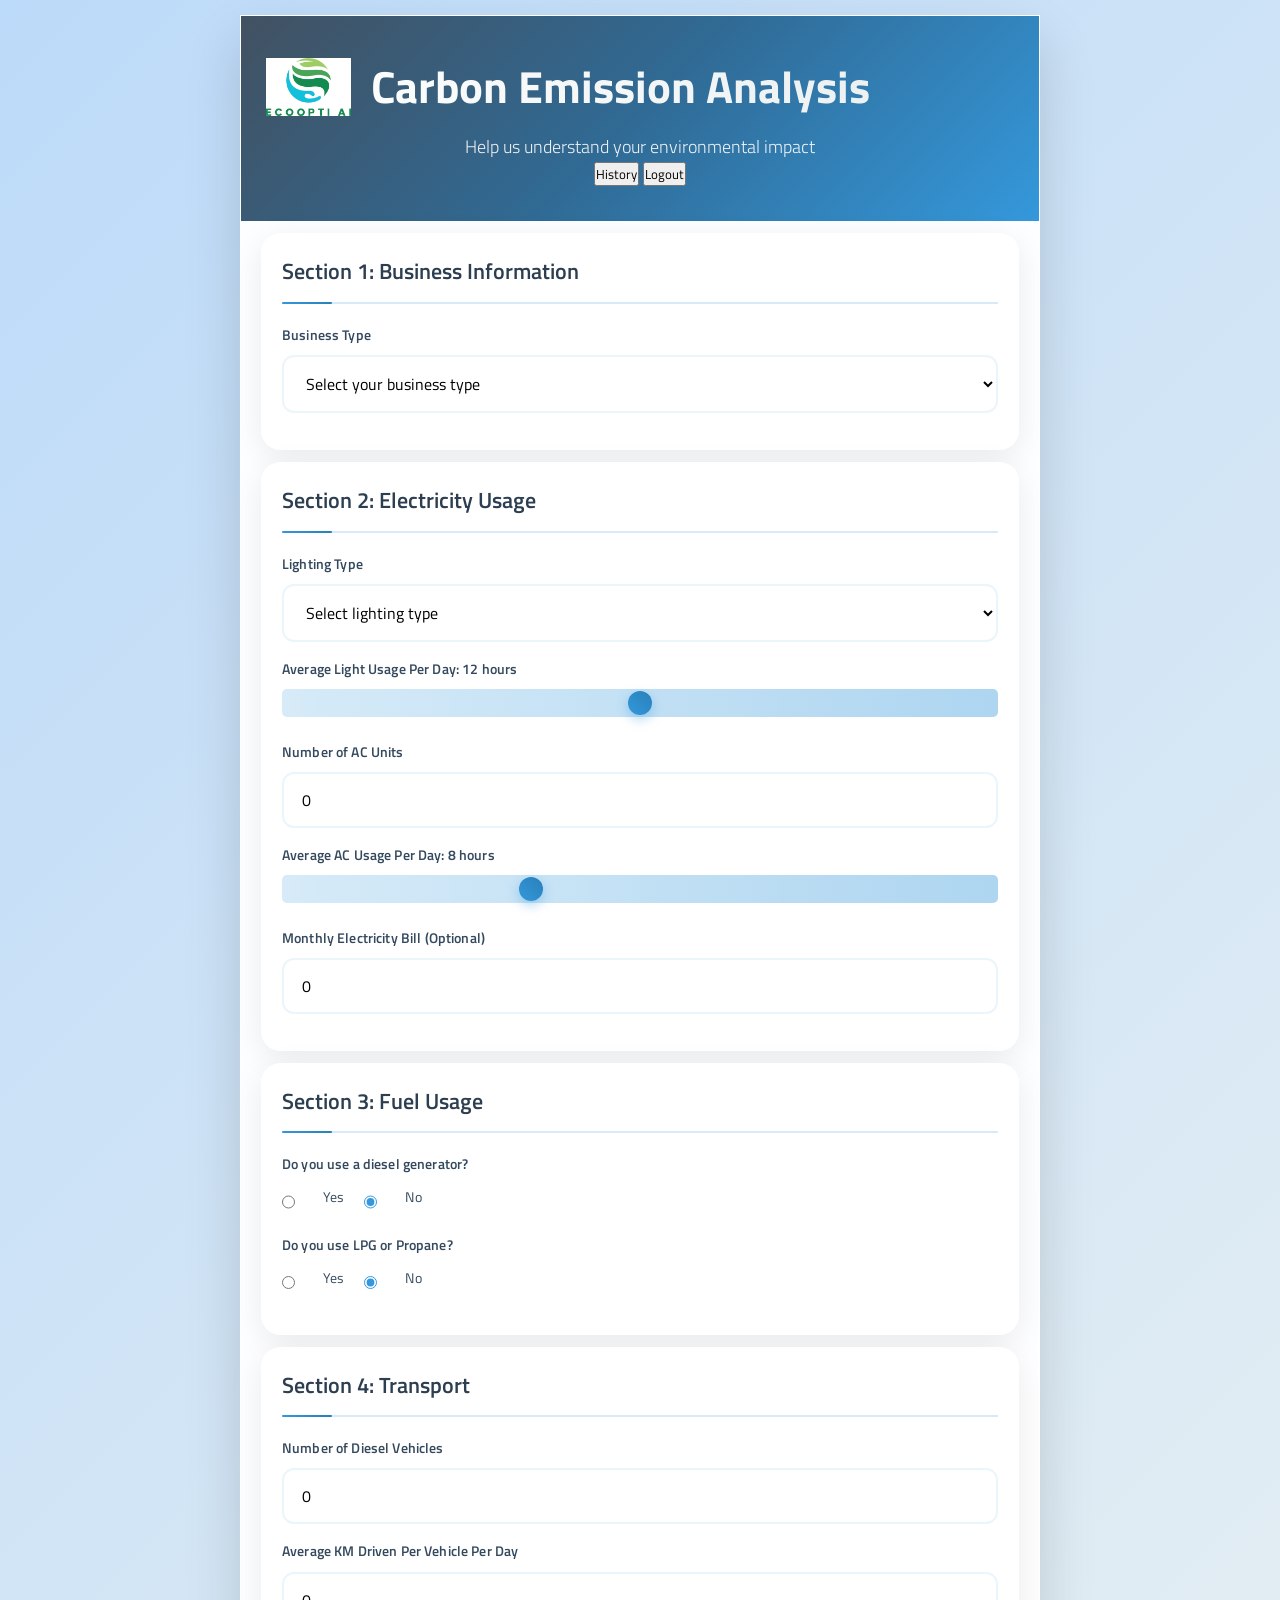
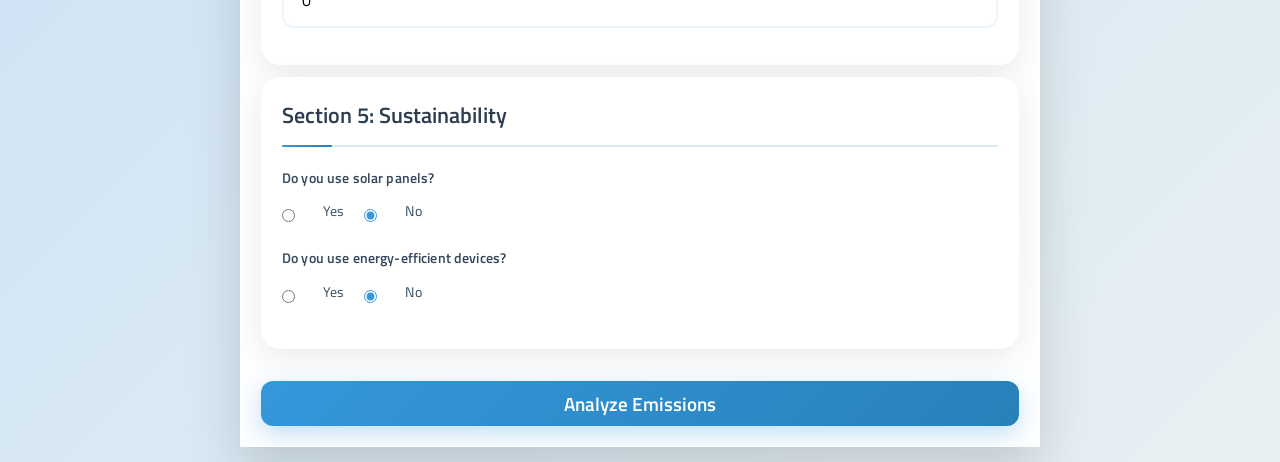
==== frontend/dashboard.html @ b6891fa9 "Prepare deployment" ====
<!DOCTYPE html>
<html lang="en">
  <head>
    <meta charset="UTF-8" />
    <meta name="viewport" content="width=device-width, initial-scale=1.0" />
    <title>Carbon Emission Analysis</title>
    <link rel="stylesheet" href="style.css" />
    <link rel="icon" href="FullLogo_NoBuffer.jpg" type="image/x-icon" />
  </head>
  <body>
    <div class="container">
      <header>
        <h1>
          <img src="FullLogo_NoBuffer.jpg" alt="EcoOpti Logo" class="logo" />
          Carbon Emission Analysis
        </h1>
        <p>Help us understand your environmental impact</p>
        <button
    id="admin-btn"
    style="display:none;"
    onclick="window.location.href='admin.html'">
    Admin Panel
</button>
        <button
    onclick="window.location.href='history.html'">
    History
</button>
        <button id="logout-btn">
    Logout
  </button>
  
      </header>

      <form id="analysis-form">
        <section class="card">
          <h2>Section 1: Business Information</h2>
          <div class="form-group">
            <label for="business_type">Business Type</label>
            <select id="business_type" name="business_type">
              <option value="">Select your business type</option>
              <option value="Retail Store">Retail Store</option>
              <option value="Office">Office</option>
              <option value="Restaurant">Restaurant</option>
            </select>
          </div>
        </section>

        <section class="card">
          <h2>Section 2: Electricity Usage</h2>
          <div class="form-group">
            <label for="lighting_type">Lighting Type</label>
            <select id="lighting_type" name="lighting_type">
              <option value="">Select lighting type</option>
              <option value="LED">LED</option>
              <option value="Fluorescent">Fluorescent</option>
              <option value="Incandescent">Incandescent</option>
            </select>
          </div>
          <div class="form-group">
            <label for="light_usage_hours_per_day"
              >Average Light Usage Per Day:
              <span id="light-usage-value">12</span> hours</label
            >
            <input
              type="range"
              id="light_usage_hours_per_day"
              name="light_usage_hours_per_day"
              min="0"
              max="24"
              value="12"
            />
          </div>
          <div class="form-group">
            <label for="number_of_ac_units">Number of AC Units</label>
            <input
              type="number"
              id="number_of_ac_units"
              name="number_of_ac_units"
              placeholder="Enter number of AC units"
              value="0"
            />
          </div>
          <div class="form-group">
            <label for="ac_usage_hours_per_day"
              >Average AC Usage Per Day:
              <span id="ac-usage-value">8</span> hours</label
            >
            <input
              type="range"
              id="ac_usage_hours_per_day"
              name="ac_usage_hours_per_day"
              min="0"
              max="24"
              value="8"
            />
          </div>
          <div class="form-group">
            <label for="monthly_electricity_bill"
              >Monthly Electricity Bill (Optional)</label
            >
            <input
              type="number"
              id="monthly_electricity_bill"
              name="monthly_electricity_bill"
              placeholder="₹ amount or kWh"
              value="0"
            />
          </div>
        </section>

        <section class="card">
          <h2>Section 3: Fuel Usage</h2>
          <div class="form-group">
            <label>Do you use a diesel generator?</label>
            <div class="radio-group">
              <input
                type="radio"
                id="diesel-yes"
                name="uses_diesel_generator"
                value="true"
              /><label for="diesel-yes">Yes</label>
              <input
                type="radio"
                id="diesel-no"
                name="uses_diesel_generator"
                value="false"
                checked
              /><label for="diesel-no">No</label>
            </div>
          </div>
          <div class="form-group">
            <label>Do you use LPG or Propane?</label>
            <div class="radio-group">
              <input
                type="radio"
                id="lpg-yes"
                name="uses_lpg_or_propane"
                value="true"
              /><label for="lpg-yes">Yes</label>
              <input
                type="radio"
                id="lpg-no"
                name="uses_lpg_or_propane"
                value="false"
                checked
              /><label for="lpg-no">No</label>
            </div>
          </div>
        </section>

        <section class="card">
          <h2>Section 4: Transport</h2>
          <div class="form-group">
            <label for="number_of_diesel_vehicles"
              >Number of Diesel Vehicles</label
            >
            <input
              type="number"
              id="number_of_diesel_vehicles"
              name="number_of_diesel_vehicles"
              placeholder="Enter number of diesel vehicles"
              value="0"
            />
          </div>
          <div class="form-group">
            <label for="average_km_per_vehicle_per_day"
              >Average KM Driven Per Vehicle Per Day</label
            >
            <input
              type="number"
              id="average_km_per_vehicle_per_day"
              name="average_km_per_vehicle_per_day"
              placeholder="Enter average KM per day"
              value="0"
            />
          </div>
        </section>

        <section class="card">
          <h2>Section 5: Sustainability</h2>
          <div class="form-group">
            <label>Do you use solar panels?</label>
            <div class="radio-group">
              <input
                type="radio"
                id="solar-yes"
                name="uses_solar_panels"
                value="true"
              /><label for="solar-yes">Yes</label>
              <input
                type="radio"
                id="solar-no"
                name="uses_solar_panels"
                value="false"
                checked
              /><label for="solar-no">No</label>
            </div>
          </div>
          <div class="form-group">
            <label>Do you use energy-efficient devices?</label>
            <div class="radio-group">
              <input
                type="radio"
                id="efficient-yes"
                name="uses_energy_efficient_devices"
                value="true"
              /><label for="efficient-yes">Yes</label>
              <input
                type="radio"
                id="efficient-no"
                name="uses_energy_efficient_devices"
                value="false"
                checked
              /><label for="efficient-no">No</label>
            </div>
          </div>
        </section>

        <button type="submit" class="submit-btn">Analyze Emissions</button>
      </form>

      <div id="results-area" class="results-area"></div>
    </div>
    <script src="script.js"></script>
  </body>
</html>
---- frontend/style.css ----
@import url("https://fonts.googleapis.com/css2?family=Titillium+Web:ital,wght@0,200;0,300;0,400;0,600;0,700;0,900;1,200;1,300;1,400;1,600;1,700&display=swap");

* {
  margin: 0;
  padding: 0;
  box-sizing: border-box;
  font-family: "Titillium Web", sans-serif;
}

body {
  font-family: "Titillium Web", sans-serif;
  background: linear-gradient(135deg, #bcdaf9, #e8f0f2);
  color: #2c3e50;
  display: flex;
  justify-content: center;
  align-items: center;
  min-height: 100vh;
  padding: 15px;
  margin: 0;
  line-height: 1.6;
}

.container {
  width: 100%;
  max-width: 800px;
  backdrop-filter: blur(15px);
  background: rgba(255, 255, 255, 0.95);

  box-shadow: 0 25px 50px rgba(0, 0, 0, 0.15),
    0 0 0 1px rgba(255, 255, 255, 0.2) inset;
  overflow: hidden;
  border: 1px solid rgba(255, 255, 255, 0.2);
}

header {
  text-align: center;
  padding: 35px 25px;
  background: linear-gradient(135deg, #2c3e50, #3498db);
  color: white;
  margin-bottom: 0;
  position: relative;
}

header::before {
  content: "";
  position: absolute;
  top: 0;
  left: 0;
  right: 0;
  bottom: 0;
  background: linear-gradient(
    135deg,
    rgba(255, 255, 255, 0.1) 0%,
    transparent 50%
  );
  pointer-events: none;
}

h1 {
  font-size: 2.8em;
  font-weight: 700;
  margin-bottom: 10px;
  background: linear-gradient(45deg, #ffffff, #ecf0f1);
  -webkit-background-clip: text;
  -webkit-text-fill-color: transparent;
  background-clip: text;
  width: fit-content;
  display: flex;
  justify-content: center;
  align-items: center;

  gap: 20px;
}

header p {
  color: rgba(255, 255, 255, 0.9);
  font-size: 1.1em;
  font-weight: 300;
}

.card {
  background: rgba(255, 255, 255, 0.98);
  border: none;
  border-radius: 20px;
  box-shadow: 0 8px 32px rgba(0, 0, 0, 0.08),
    0 1px 0 rgba(255, 255, 255, 0.5) inset;
  padding: 20px;
  margin: 12px 20px;
  transition: all 0.3s cubic-bezier(0.4, 0, 0.2, 1);
  backdrop-filter: blur(10px);
  border: 1px solid rgba(255, 255, 255, 0.3);
}

.card:hover {
  transform: translateY(-3px);
  box-shadow: 0 15px 45px rgba(0, 0, 0, 0.12),
    0 1px 0 rgba(255, 255, 255, 0.5) inset;
}

h2 {
  color: #2c3e50;
  font-size: 1.4em;
  font-weight: 600;
  margin-bottom: 20px;
  padding-bottom: 12px;
  border-bottom: 2px solid rgba(52, 152, 219, 0.2);
  position: relative;
}

h2::after {
  content: "";
  position: absolute;
  bottom: -2px;
  left: 0;
  width: 50px;
  height: 2px;
  background: linear-gradient(45deg, #3498db, #2980b9);
  border-radius: 1px;
}

.form-group {
  margin-bottom: 16px;
}

label {
  display: block;
  font-weight: 600;
  margin-bottom: 8px;
  color: #34495e;
  font-size: 0.9em;
  letter-spacing: 0.01em;
}

input[type="text"],
input[type="number"],
select,
input[type="range"] {
  width: 100%;
  padding: 14px 18px;
  border: 2px solid rgba(52, 152, 219, 0.1);
  border-radius: 12px;
  box-sizing: border-box;
  font-size: 1em;
  transition: all 0.3s cubic-bezier(0.4, 0, 0.2, 1);
  background: rgba(255, 255, 255, 0.8);
}

input[type="text"]:focus,
input[type="number"]:focus,
select:focus {
  outline: none;
  border-color: #3498db;
  box-shadow: 0 0 0 3px rgba(52, 152, 219, 0.1);
  transform: translateY(-1px);
}

input[type="range"] {
  appearance: none;
  -webkit-appearance: none;
  height: 8px;
  background: linear-gradient(
    90deg,
    rgba(52, 152, 219, 0.2),
    rgba(52, 152, 219, 0.4)
  );
  border-radius: 5px;
  border: none;
}

input[type="range"]::-webkit-slider-thumb {
  -webkit-appearance: none;
  appearance: none;
  width: 24px;
  height: 24px;
  border-radius: 50%;
  background: linear-gradient(45deg, #3498db, #2980b9);
  cursor: pointer;
  box-shadow: 0 4px 12px rgba(52, 152, 219, 0.4);
  transition: all 0.2s ease;
}

input[type="range"]::-webkit-slider-thumb:hover {
  transform: scale(1.1);
  box-shadow: 0 6px 16px rgba(52, 152, 219, 0.6);
}

.radio-group {
  display: flex;
  gap: 20px;
  margin-top: 10px;
}

.radio-group input[type="radio"] {
  width: auto;
  margin-right: 8px;
  accent-color: #3498db;
}

.radio-group label {
  display: flex;
  align-items: center;
  font-weight: 500;
  cursor: pointer;
  transition: color 0.2s ease;
}

.radio-group label:hover {
  color: #3498db;
}

.submit-btn {
  width: 95%;
  padding: 8px;
  border: none;
  background: linear-gradient(135deg, #3498db, #2980b9);
  color: #fff;
  font-size: 1.2em;
  font-weight: 600;
  border-radius: 12px;
  cursor: pointer;
  transition: all 0.3s cubic-bezier(0.4, 0, 0.2, 1);
  margin: 20px;
  box-shadow: 0 8px 25px rgba(52, 152, 219, 0.3);
}

.submit-btn:hover {
  background: linear-gradient(135deg, #2980b9, #1f618d);
  transform: translateY(-2px);
  box-shadow: 0 12px 30px rgba(52, 152, 219, 0.4);
}

.submit-btn:active {
  transform: translateY(0);
}

.results-area {
  margin-top: 20px;
  background-color: #e8f5e9;
  border: 1px solid #a5d6a7;
  border-radius: 8px;
  padding: 20px;
  display: none; /* Initially hidden */
  white-space: pre-wrap; /* Preserve formatting from LLM output */
}

/* add */
/* Additional CSS for clean results display - Add this to your existing style.css */

.results-area {
  margin-top: 20px;
  background-color: #ffffff;
  border-radius: 12px;
  box-shadow: 0 4px 15px rgba(0, 0, 0, 0.1);
  display: none; /* Initially hidden */
}

.loading {
  text-align: center;
  padding: 40px;
  font-size: 1.2em;
  color: #337033;
  background-color: #f8f9fa;
  border-radius: 12px;
}

.results-container {
  padding: 0;
  background: rgba(255, 255, 255, 0.98);
  border-radius: 20px;
  margin: 20px;
  overflow: hidden;
  box-shadow: 0 10px 40px rgba(0, 0, 0, 0.1),
    0 1px 0 rgba(255, 255, 255, 0.5) inset;
  backdrop-filter: blur(10px);
}

.result-header {
  background: linear-gradient(135deg, #2c3e50, #3498db);
  color: white;
  padding: 20px 25px;
  text-align: center;
  position: relative;
}

.result-header::before {
  content: "";
  position: absolute;
  top: 0;
  left: 0;
  right: 0;
  bottom: 0;
  background: linear-gradient(
    135deg,
    rgba(255, 255, 255, 0.1) 0%,
    transparent 50%
  );
  pointer-events: none;
}

.result-header h2 {
  margin: 0;
  font-size: 1.6em;
  font-weight: 600;
  position: relative;
  z-index: 1;
}

.result-section {
  padding: 15px 25px;
  border-bottom: 1px solid rgba(0, 0, 0, 0.05);
}

.result-section:last-child {
  border-bottom: none;
}

.result-section h3 {
  color: #2c3e50;
  font-size: 1.2em;
  margin: 0 0 12px 0;
  font-weight: 600;
  display: flex;
  align-items: center;
  gap: 8px;
}

.content-box {
  background: linear-gradient(135deg, #f8f9fa, #e9ecef);
  padding: 15px;
  border-radius: 12px;
  border-left: 4px solid #3498db;
  line-height: 1.6;
  font-size: 0.95em;
  box-shadow: 0 2px 8px rgba(0, 0, 0, 0.05);
}

.highlight-box {
  background: linear-gradient(135deg, #e3f2fd, #bbdefb);
  padding: 15px;
  border-radius: 12px;
  border: 1px solid #2196f3;
  color: #1565c0;
  font-weight: 500;
  box-shadow: 0 2px 8px rgba(33, 150, 243, 0.1);
  font-size: 0.95em;
}

.green-box {
  background: linear-gradient(135deg, #e8f5e9, #c8e6c9);
  padding: 15px;
  border-radius: 12px;
  border-left: 4px solid #4caf50;
  line-height: 1.6;
  font-size: 0.95em;
  box-shadow: 0 2px 8px rgba(76, 175, 80, 0.1);
}
.header-title-a {
  display: flex;
  align-items: center;
  justify-content: center;
}

.logo {
  max-width: 85px;
  margin: 0 auto;
  display: block;
}

.emissions-grid {
  display: grid;
  grid-template-columns: repeat(auto-fit, minmax(180px, 1fr));
  gap: 12px;
  margin-top: 12px;
}

.emission-item {
  background: linear-gradient(135deg, #ffffff, #f8f9fa);
  border: 1px solid rgba(0, 0, 0, 0.05);
  border-radius: 12px;
  padding: 15px;
  text-align: center;
  box-shadow: 0 4px 12px rgba(0, 0, 0, 0.05),
    0 1px 0 rgba(255, 255, 255, 0.8) inset;
  transition: all 0.3s cubic-bezier(0.4, 0, 0.2, 1);
}

.emission-item:hover {
  transform: translateY(-3px);
  box-shadow: 0 6px 20px rgba(0, 0, 0, 0.1),
    0 1px 0 rgba(255, 255, 255, 0.8) inset;
}

.emission-item.total {
  background: linear-gradient(135deg, #3498db, #2980b9);
  color: white;
  border-color: #2980b9;
  transform: scale(1.02);
}

.emission-item.total:hover {
  transform: scale(1.05) translateY(-3px);
}

.emission-value {
  font-size: 1.5em;
  font-weight: 700;
  color: #2c3e50;
  margin-bottom: 5px;
}

.emission-item.total .emission-value {
  color: white;
}

.emission-label {
  color: #7f8c8d;
  font-size: 0.8em;
  font-weight: 500;
  letter-spacing: 0.02em;
}

.emission-item.total .emission-label {
  color: rgba(255, 255, 255, 0.9);
}

.suggestions-section {
  background: linear-gradient(135deg, #fafafa, #f5f5f5);
}

.suggestion-category {
  margin-bottom: 18px;
}

.suggestion-category:last-child {
  margin-bottom: 0;
}

.suggestion-category h4 {
  color: #2c3e50;
  font-size: 1.05em;
  margin: 0 0 8px 0;
  font-weight: 600;
  display: flex;
  align-items: center;
  gap: 6px;
}

.suggestion-list {
  list-style: none;
  padding: 0;
  margin: 0;
}

.suggestion-list li {
  background: rgba(255, 255, 255, 0.8);
  margin: 6px 0;
  padding: 10px 14px;
  border-radius: 10px;
  border-left: 3px solid #3498db;
  transition: all 0.3s cubic-bezier(0.4, 0, 0.2, 1);
  font-size: 0.9em;
  line-height: 1.5;
  box-shadow: 0 2px 6px rgba(0, 0, 0, 0.03);
}

.suggestion-list li:hover {
  background: rgba(255, 255, 255, 1);
  transform: translateX(5px);
  box-shadow: 0 3px 10px rgba(0, 0, 0, 0.08);
  border-left-color: #2980b9;
}

.suggestion-list li:hover {
  transform: translateX(5px);
  box-shadow: 0 3px 10px rgba(0, 0, 0, 0.1);
}

.error-message {
  background-color: #ffebee;
  border: 1px solid #e57373;
  border-radius: 8px;
  padding: 20px;
  text-align: center;
}

.error-message h3 {
  color: #c62828;
  margin: 0 0 15px 0;
}

.error-message p {
  color: #d32f2f;
  margin: 10px 0;
}

/* Special formatting for decision section */
.summary-title {
  background: linear-gradient(135deg, #e8f5e9, #c8e6c9);
  padding: 12px 15px;
  border-radius: 6px;
  font-weight: bold;
  color: #2e7d32;
  margin: 15px 0 10px 0;
  border-left: 4px solid #4caf50;
}

.plan-title {
  background: linear-gradient(135deg, #fff3e0, #ffcc02);
  padding: 12px 15px;
  border-radius: 6px;
  font-weight: bold;
  color: #e65100;
  margin: 20px 0 15px 0;
  border-left: 4px solid #ff9800;
}

.action-item {
  background: white;
  margin: 15px 0;
  padding: 20px;
  border-radius: 8px;
  border: 1px solid #e0e0e0;
  box-shadow: 0 2px 5px rgba(0, 0, 0, 0.05);
}

.action-title {
  background: linear-gradient(135deg, #e3f2fd, #bbdefb);
  color: #1976d2;
  font-weight: bold;
  padding: 8px 12px;
  border-radius: 4px;
  margin: 10px 0 8px 0;
  display: inline-block;
}

.impact-title {
  background: linear-gradient(135deg, #f3e5f5, #ce93d8);
  color: #7b1fa2;
  font-weight: bold;
  padding: 8px 12px;
  border-radius: 4px;
  margin: 10px 0 8px 0;
  display: inline-block;
}

.content-box strong {
  color: #2e7d32;
  font-weight: 600;
}

/* Responsive design */
@media (max-width: 768px) {
  .emissions-grid {
    grid-template-columns: repeat(2, 1fr);
  }

  .result-section {
    padding: 20px;
  }

  .result-header {
    padding: 20px;
  }

  .result-header h2 {
    font-size: 1.5em;
  }
}

@media (max-width: 480px) {
  .emissions-grid {
    grid-template-columns: 1fr;
  }

  .emission-value {
    font-size: 1.5em;
  }
}

/* Animation keyframes and classes */
@keyframes fadeIn {
  from {
    opacity: 0;
  }
  to {
    opacity: 1;
  }
}

@keyframes slideDown {
  from {
    opacity: 0;
    transform: translateY(-30px);
  }
  to {
    opacity: 1;
    transform: translateY(0);
  }
}

@keyframes slideUp {
  from {
    opacity: 0;
    transform: translateY(30px);
  }
  to {
    opacity: 1;
    transform: translateY(0);
  }
}

@keyframes slideInLeft {
  from {
    opacity: 0;
    transform: translateX(-30px);
  }
  to {
    opacity: 1;
    transform: translateX(0);
  }
}

@keyframes bounceIn {
  0% {
    opacity: 0;
    transform: scale(0.3);
  }
  50% {
    opacity: 1;
    transform: scale(1.05);
  }
  70% {
    transform: scale(0.9);
  }
  100% {
    opacity: 1;
    transform: scale(1);
  }
}

/* Animation classes */
.fade-in {
  animation: fadeIn 0.8s ease-out;
}

.slide-down {
  animation: slideDown 0.6s ease-out;
}

.slide-up {
  animation: slideUp 0.6s ease-out;
  animation-fill-mode: both;
}

.slide-in-left {
  animation: slideInLeft 0.5s ease-out;
  animation-fill-mode: both;
}

.bounce-in {
  animation: bounceIn 0.6s ease-out;
  animation-fill-mode: both;
}

/* Reduced spacing for compact layout */
.suggestion-category {
  margin-bottom: 15px;
}

.suggestion-category:last-child {
  margin-bottom: 0;
}

.suggestion-list li {
  background-color: white;
  margin: 8px 0;
  padding: 12px;
  border-radius: 8px;
  border-left: 3px solid #4caf50;
  box-shadow: 0 2px 5px rgba(0, 0, 0, 0.05);
  line-height: 1.4;
  transition: all 0.2s ease;
}

.content-box,
.highlight-box,
.green-box {
  padding: 15px;
  margin-bottom: 0;
}

.emissions-grid {
  gap: 12px;
  margin-top: 10px;
}

.emission-item {
  padding: 15px;
}

.result-header {
  padding: 20px;
}
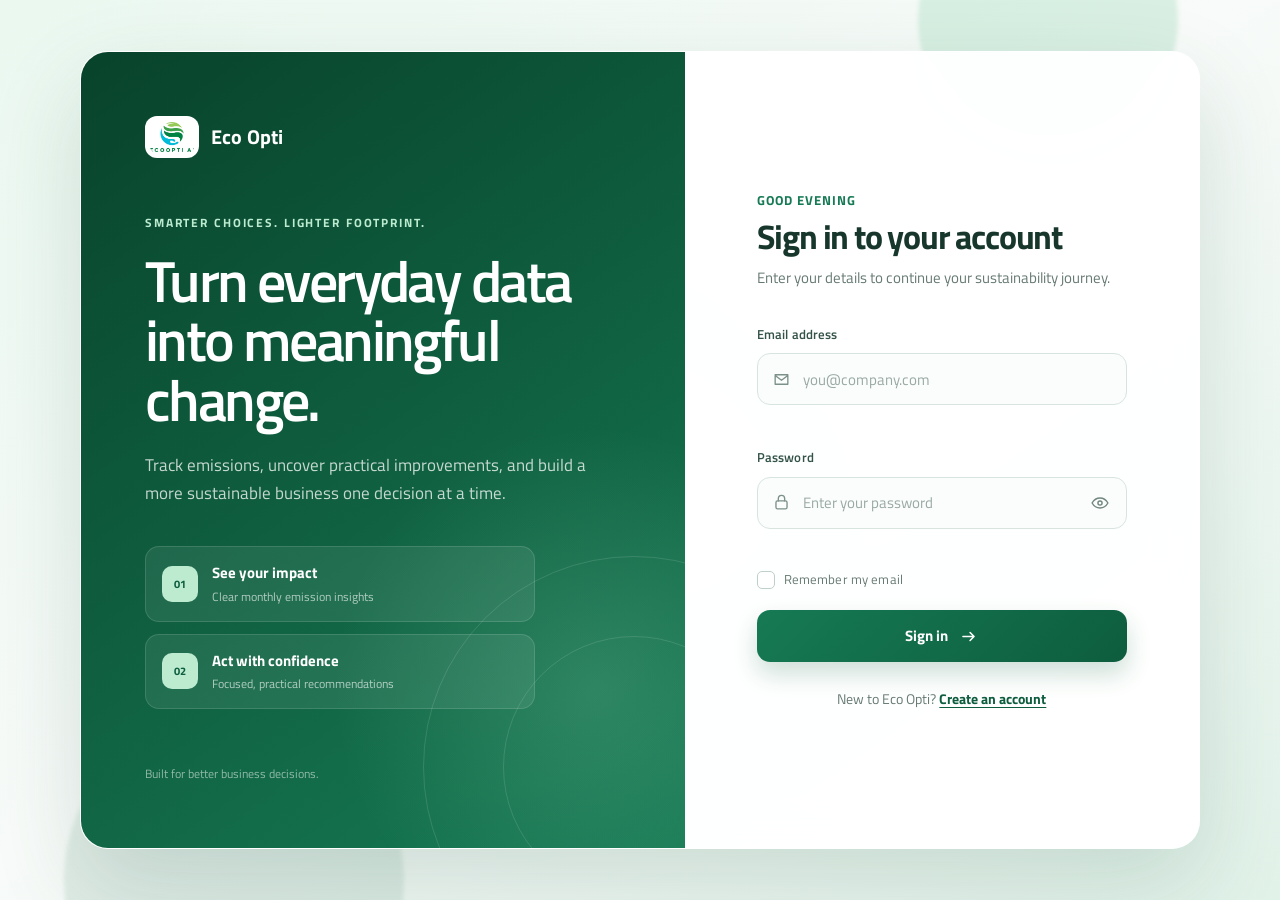
==== commit 05e9114c: "feat(ui): redesign dashboard and history pages with modern glassmorphism UI" ====
--- a/frontend/dashboard.html
+++ b/frontend/dashboard.html
@@ -3,37 +3,58 @@
   <head>
     <meta charset="UTF-8" />
     <meta name="viewport" content="width=device-width, initial-scale=1.0" />
-    <title>Carbon Emission Analysis</title>
+    <title>Dashboard - Eco Opti Agent</title>
     <link rel="stylesheet" href="style.css" />
-    <link rel="icon" href="FullLogo_NoBuffer.jpg" type="image/x-icon" />
+    <link rel="icon" href="FullLogo_NoBuffer.jpg" type="image/jpeg" />
   </head>
-  <body>
-    <div class="container">
-      <header>
-        <h1>
-          <img src="FullLogo_NoBuffer.jpg" alt="EcoOpti Logo" class="logo" />
-          Carbon Emission Analysis
-        </h1>
-        <p>Help us understand your environmental impact</p>
-        <button
-    id="admin-btn"
-    style="display:none;"
-    onclick="window.location.href='admin.html'">
-    Admin Panel
-</button>
-        <button
-    onclick="window.location.href='history.html'">
-    History
-</button>
-        <button id="logout-btn">
-    Logout
-  </button>
-  
+  <body class="login-page">
+    <div class="login-glow login-glow-one" aria-hidden="true"></div>
+    <div class="login-glow login-glow-two" aria-hidden="true"></div>
+
+    <div class="dashboard-container">
+      <!-- App Header Navigation -->
+      <header class="app-header">
+        <nav class="app-nav">
+          <a class="nav-brand" href="dashboard.html">
+            <img src="FullLogo_NoBuffer.jpg" alt="Eco Opti Logo" />
+            <span>Eco Opti</span>
+          </a>
+
+          <div class="nav-links">
+            <a class="nav-link active" href="dashboard.html">📊 Dashboard</a>
+            <a class="nav-link" href="history.html">📜 History</a>
+            <a class="nav-link" id="admin-btn" href="admin.html" style="display: none;">🛡️ Admin</a>
+          </div>
+
+          <div class="nav-actions">
+            <div class="user-pill" id="user-profile-pill">
+              <span id="nav-username">User</span>
+              <span class="user-role-tag" id="nav-role">user</span>
+            </div>
+            <button class="btn-nav-logout" id="logout-btn" type="button">
+              <span>Logout</span>
+            </button>
+          </div>
+        </nav>
       </header>
 
+      <!-- Hero Banner -->
+      <div class="dashboard-hero">
+        <h1>Carbon Emissions & AI Optimizer</h1>
+        <p>
+          Fill in your facility operations, electricity metrics, and transport data below.
+          Our AI model will calculate your monthly carbon footprint and build a prioritized sustainability plan.
+        </p>
+      </div>
+
+      <!-- Analysis Form -->
       <form id="analysis-form">
-        <section class="card">
-          <h2>Section 1: Business Information</h2>
+        <!-- Section 1: Business Profile -->
+        <section class="card">
+          <div class="card-header-row">
+            <div class="section-icon">🏢</div>
+            <h2>Section 1: Business Profile</h2>
+          </div>
           <div class="form-group">
             <label for="business_type">Business Type</label>
             <select id="business_type" name="business_type">
@@ -45,182 +66,235 @@
           </div>
         </section>
 
-        <section class="card">
-          <h2>Section 2: Electricity Usage</h2>
-          <div class="form-group">
-            <label for="lighting_type">Lighting Type</label>
-            <select id="lighting_type" name="lighting_type">
-              <option value="">Select lighting type</option>
-              <option value="LED">LED</option>
-              <option value="Fluorescent">Fluorescent</option>
-              <option value="Incandescent">Incandescent</option>
-            </select>
-          </div>
-          <div class="form-group">
-            <label for="light_usage_hours_per_day"
-              >Average Light Usage Per Day:
-              <span id="light-usage-value">12</span> hours</label
-            >
-            <input
-              type="range"
-              id="light_usage_hours_per_day"
-              name="light_usage_hours_per_day"
-              min="0"
-              max="24"
-              value="12"
-            />
-          </div>
-          <div class="form-group">
-            <label for="number_of_ac_units">Number of AC Units</label>
-            <input
-              type="number"
-              id="number_of_ac_units"
-              name="number_of_ac_units"
-              placeholder="Enter number of AC units"
-              value="0"
-            />
-          </div>
-          <div class="form-group">
-            <label for="ac_usage_hours_per_day"
-              >Average AC Usage Per Day:
-              <span id="ac-usage-value">8</span> hours</label
-            >
-            <input
-              type="range"
-              id="ac_usage_hours_per_day"
-              name="ac_usage_hours_per_day"
-              min="0"
-              max="24"
-              value="8"
-            />
-          </div>
-          <div class="form-group">
-            <label for="monthly_electricity_bill"
-              >Monthly Electricity Bill (Optional)</label
-            >
+        <!-- Section 2: Electricity Usage -->
+        <section class="card">
+          <div class="card-header-row">
+            <div class="section-icon">⚡</div>
+            <h2>Section 2: Electricity & Energy Usage</h2>
+          </div>
+          <div class="form-grid">
+            <div class="form-group">
+              <label for="lighting_type">Lighting Technology</label>
+              <select id="lighting_type" name="lighting_type">
+                <option value="">Select lighting type</option>
+                <option value="LED">LED (Energy Efficient)</option>
+                <option value="Fluorescent">Fluorescent</option>
+                <option value="Incandescent">Incandescent</option>
+              </select>
+            </div>
+            <div class="form-group">
+              <div class="range-label-wrap">
+                <label for="light_usage_hours_per_day">Daily Lighting Usage</label>
+                <span class="range-badge"><span id="light-usage-value">12</span> hrs/day</span>
+              </div>
+              <input
+                type="range"
+                id="light_usage_hours_per_day"
+                name="light_usage_hours_per_day"
+                min="0"
+                max="24"
+                value="12"
+              />
+            </div>
+            <div class="form-group">
+              <label for="number_of_ac_units">Number of AC Units</label>
+              <input
+                type="number"
+                id="number_of_ac_units"
+                name="number_of_ac_units"
+                placeholder="Enter number of AC units"
+                value="0"
+                min="0"
+              />
+            </div>
+            <div class="form-group">
+              <div class="range-label-wrap">
+                <label for="ac_usage_hours_per_day">Daily AC Usage</label>
+                <span class="range-badge"><span id="ac-usage-value">8</span> hrs/day</span>
+              </div>
+              <input
+                type="range"
+                id="ac_usage_hours_per_day"
+                name="ac_usage_hours_per_day"
+                min="0"
+                max="24"
+                value="8"
+              />
+            </div>
+          </div>
+          <div class="form-group" style="margin-top: 10px;">
+            <label for="monthly_electricity_bill">Monthly Electricity Bill (₹ amount or kWh)</label>
             <input
               type="number"
               id="monthly_electricity_bill"
               name="monthly_electricity_bill"
-              placeholder="₹ amount or kWh"
+              placeholder="e.g. 15000"
               value="0"
+              min="0"
             />
           </div>
         </section>
 
-        <section class="card">
-          <h2>Section 3: Fuel Usage</h2>
-          <div class="form-group">
-            <label>Do you use a diesel generator?</label>
-            <div class="radio-group">
-              <input
-                type="radio"
-                id="diesel-yes"
-                name="uses_diesel_generator"
-                value="true"
-              /><label for="diesel-yes">Yes</label>
-              <input
-                type="radio"
-                id="diesel-no"
-                name="uses_diesel_generator"
-                value="false"
-                checked
-              /><label for="diesel-no">No</label>
-            </div>
-          </div>
-          <div class="form-group">
-            <label>Do you use LPG or Propane?</label>
-            <div class="radio-group">
-              <input
-                type="radio"
-                id="lpg-yes"
-                name="uses_lpg_or_propane"
-                value="true"
-              /><label for="lpg-yes">Yes</label>
-              <input
-                type="radio"
-                id="lpg-no"
-                name="uses_lpg_or_propane"
-                value="false"
-                checked
-              /><label for="lpg-no">No</label>
-            </div>
-          </div>
-        </section>
-
-        <section class="card">
-          <h2>Section 4: Transport</h2>
-          <div class="form-group">
-            <label for="number_of_diesel_vehicles"
-              >Number of Diesel Vehicles</label
-            >
-            <input
-              type="number"
-              id="number_of_diesel_vehicles"
-              name="number_of_diesel_vehicles"
-              placeholder="Enter number of diesel vehicles"
-              value="0"
-            />
-          </div>
-          <div class="form-group">
-            <label for="average_km_per_vehicle_per_day"
-              >Average KM Driven Per Vehicle Per Day</label
-            >
-            <input
-              type="number"
-              id="average_km_per_vehicle_per_day"
-              name="average_km_per_vehicle_per_day"
-              placeholder="Enter average KM per day"
-              value="0"
-            />
-          </div>
-        </section>
-
-        <section class="card">
-          <h2>Section 5: Sustainability</h2>
-          <div class="form-group">
-            <label>Do you use solar panels?</label>
-            <div class="radio-group">
-              <input
-                type="radio"
-                id="solar-yes"
-                name="uses_solar_panels"
-                value="true"
-              /><label for="solar-yes">Yes</label>
-              <input
-                type="radio"
-                id="solar-no"
-                name="uses_solar_panels"
-                value="false"
-                checked
-              /><label for="solar-no">No</label>
-            </div>
-          </div>
-          <div class="form-group">
-            <label>Do you use energy-efficient devices?</label>
-            <div class="radio-group">
-              <input
-                type="radio"
-                id="efficient-yes"
-                name="uses_energy_efficient_devices"
-                value="true"
-              /><label for="efficient-yes">Yes</label>
-              <input
-                type="radio"
-                id="efficient-no"
-                name="uses_energy_efficient_devices"
-                value="false"
-                checked
-              /><label for="efficient-no">No</label>
-            </div>
-          </div>
-        </section>
-
-        <button type="submit" class="submit-btn">Analyze Emissions</button>
+        <!-- Section 3: Fuel Usage -->
+        <section class="card">
+          <div class="card-header-row">
+            <div class="section-icon">⛽</div>
+            <h2>Section 3: Fuel & Backup Generators</h2>
+          </div>
+          <div class="form-grid">
+            <div class="form-group">
+              <label>Do you use a diesel generator?</label>
+              <div class="radio-pills">
+                <div class="radio-pill-option">
+                  <input
+                    type="radio"
+                    id="diesel-yes"
+                    name="uses_diesel_generator"
+                    value="true"
+                  />
+                  <label for="diesel-yes">⚡ Yes</label>
+                </div>
+                <div class="radio-pill-option">
+                  <input
+                    type="radio"
+                    id="diesel-no"
+                    name="uses_diesel_generator"
+                    value="false"
+                    checked
+                  />
+                  <label for="diesel-no">❌ No</label>
+                </div>
+              </div>
+            </div>
+
+            <div class="form-group">
+              <label>Do you use LPG or Propane?</label>
+              <div class="radio-pills">
+                <div class="radio-pill-option">
+                  <input
+                    type="radio"
+                    id="lpg-yes"
+                    name="uses_lpg_or_propane"
+                    value="true"
+                  />
+                  <label for="lpg-yes">🔥 Yes</label>
+                </div>
+                <div class="radio-pill-option">
+                  <input
+                    type="radio"
+                    id="lpg-no"
+                    name="uses_lpg_or_propane"
+                    value="false"
+                    checked
+                  />
+                  <label for="lpg-no">❌ No</label>
+                </div>
+              </div>
+            </div>
+          </div>
+        </section>
+
+        <!-- Section 4: Transport -->
+        <section class="card">
+          <div class="card-header-row">
+            <div class="section-icon">🚚</div>
+            <h2>Section 4: Transport & Fleet</h2>
+          </div>
+          <div class="form-grid">
+            <div class="form-group">
+              <label for="number_of_diesel_vehicles">Number of Diesel Vehicles</label>
+              <input
+                type="number"
+                id="number_of_diesel_vehicles"
+                name="number_of_diesel_vehicles"
+                placeholder="Enter vehicle count"
+                value="0"
+                min="0"
+              />
+            </div>
+            <div class="form-group">
+              <label for="average_km_per_vehicle_per_day">Average KM Driven Per Vehicle / Day</label>
+              <input
+                type="number"
+                id="average_km_per_vehicle_per_day"
+                name="average_km_per_vehicle_per_day"
+                placeholder="Enter average KM"
+                value="0"
+                min="0"
+              />
+            </div>
+          </div>
+        </section>
+
+        <!-- Section 5: Sustainability -->
+        <section class="card">
+          <div class="card-header-row">
+            <div class="section-icon">🌱</div>
+            <h2>Section 5: Sustainability Measures</h2>
+          </div>
+          <div class="form-grid">
+            <div class="form-group">
+              <label>Do you use solar panels?</label>
+              <div class="radio-pills">
+                <div class="radio-pill-option">
+                  <input
+                    type="radio"
+                    id="solar-yes"
+                    name="uses_solar_panels"
+                    value="true"
+                  />
+                  <label for="solar-yes">☀️ Yes</label>
+                </div>
+                <div class="radio-pill-option">
+                  <input
+                    type="radio"
+                    id="solar-no"
+                    name="uses_solar_panels"
+                    value="false"
+                    checked
+                  />
+                  <label for="solar-no">❌ No</label>
+                </div>
+              </div>
+            </div>
+
+            <div class="form-group">
+              <label>Do you use energy-efficient devices?</label>
+              <div class="radio-pills">
+                <div class="radio-pill-option">
+                  <input
+                    type="radio"
+                    id="efficient-yes"
+                    name="uses_energy_efficient_devices"
+                    value="true"
+                  />
+                  <label for="efficient-yes">🌿 Yes</label>
+                </div>
+                <div class="radio-pill-option">
+                  <input
+                    type="radio"
+                    id="efficient-no"
+                    name="uses_energy_efficient_devices"
+                    value="false"
+                    checked
+                  />
+                  <label for="efficient-no">❌ No</label>
+                </div>
+              </div>
+            </div>
+          </div>
+        </section>
+
+        <button type="submit" class="login-submit" style="margin-top: 24px; font-size: 1.05rem;">
+          <span class="button-label">⚡ Analyze Carbon Footprint & Generate Recommendations</span>
+          <span class="button-loader" aria-hidden="true"></span>
+        </button>
       </form>
 
+      <!-- Results Display Container -->
       <div id="results-area" class="results-area"></div>
     </div>
+
     <script src="script.js"></script>
   </body>
 </html>
--- a/frontend/style.css
+++ b/frontend/style.css
@@ -698,6 +698,1101 @@
   padding: 15px;
 }
 
-.result-header {
-  padding: 20px;
-}
+.result-header {
+  padding: 20px;
+}
+
+/* Login page */
+.login-page {
+  --login-ink: #17372c;
+  --login-muted: #667a72;
+  --login-green: #167a54;
+  --login-green-dark: #0d5d3e;
+  --login-mint: #dff5e9;
+  --pointer-x: 50vw;
+  --pointer-y: 50vh;
+  display: grid;
+  min-height: 100vh;
+  padding: 28px;
+  overflow-x: hidden;
+  background:
+    radial-gradient(
+      500px circle at var(--pointer-x) var(--pointer-y),
+      rgba(116, 211, 163, 0.16),
+      transparent 48%
+    ),
+    linear-gradient(145deg, #eaf8f0 0%, #f8fbf9 48%, #e1f2e9 100%);
+  color: var(--login-ink);
+}
+
+.login-page::before {
+  content: "";
+  position: fixed;
+  inset: 0;
+  pointer-events: none;
+  opacity: 0.35;
+  background-image: radial-gradient(rgba(22, 122, 84, 0.25) 0.7px, transparent 0.7px);
+  background-size: 18px 18px;
+  mask-image: linear-gradient(to bottom right, black, transparent 70%);
+}
+
+.login-glow {
+  position: fixed;
+  border-radius: 50%;
+  filter: blur(2px);
+  pointer-events: none;
+  animation: login-float 9s ease-in-out infinite;
+}
+
+.login-glow-one {
+  top: -110px;
+  right: 8%;
+  width: 260px;
+  height: 260px;
+  background: rgba(82, 186, 132, 0.18);
+}
+
+.login-glow-two {
+  bottom: -150px;
+  left: 5%;
+  width: 340px;
+  height: 340px;
+  background: rgba(69, 142, 110, 0.12);
+  animation-delay: -4s;
+}
+
+.login-shell {
+  z-index: 1;
+  display: grid;
+  grid-template-columns: minmax(0, 1.08fr) minmax(420px, 0.92fr);
+  width: min(1120px, 100%);
+  min-height: min(720px, calc(100vh - 56px));
+  margin: auto;
+  overflow: hidden;
+  border: 1px solid rgba(255, 255, 255, 0.85);
+  border-radius: 28px;
+  background: rgba(255, 255, 255, 0.76);
+  box-shadow: 0 35px 90px rgba(31, 82, 61, 0.16);
+  backdrop-filter: blur(20px);
+  animation: login-arrive 0.7s cubic-bezier(0.22, 1, 0.36, 1);
+}
+
+.login-story {
+  position: relative;
+  display: flex;
+  flex-direction: column;
+  padding: clamp(32px, 5vw, 64px);
+  overflow: hidden;
+  background:
+    radial-gradient(circle at 85% 80%, rgba(169, 231, 195, 0.18), transparent 32%),
+    linear-gradient(145deg, #08432b, #167a54);
+  color: white;
+}
+
+.login-story::before,
+.login-story::after {
+  content: "";
+  position: absolute;
+  border: 1px solid rgba(255, 255, 255, 0.12);
+  border-radius: 50%;
+}
+
+.login-story::before {
+  right: -160px;
+  bottom: -130px;
+  width: 420px;
+  height: 420px;
+}
+
+.login-story::after {
+  right: -80px;
+  bottom: -50px;
+  width: 260px;
+  height: 260px;
+}
+
+.login-brand {
+  z-index: 1;
+  display: inline-flex;
+  align-items: center;
+  align-self: flex-start;
+  gap: 12px;
+  color: white;
+  font-size: 1.25rem;
+  font-weight: 700;
+  letter-spacing: 0.01em;
+  text-decoration: none;
+}
+
+.login-brand img {
+  width: 54px;
+  height: 42px;
+  padding: 5px;
+  border-radius: 12px;
+  object-fit: contain;
+  background: white;
+}
+
+.story-content {
+  z-index: 1;
+  max-width: 530px;
+  margin: auto 0;
+  padding: 55px 0;
+}
+
+.eyebrow {
+  margin-bottom: 18px;
+  color: #bcebd0;
+  font-size: 0.78rem;
+  font-weight: 700;
+  letter-spacing: 0.15em;
+  text-transform: uppercase;
+}
+
+.login-story h1 {
+  display: block;
+  width: auto;
+  margin: 0 0 22px;
+  color: white;
+  background: none;
+  font-size: clamp(2.35rem, 4.5vw, 4.25rem);
+  font-weight: 600;
+  line-height: 1.03;
+  letter-spacing: -0.045em;
+  -webkit-text-fill-color: currentColor;
+}
+
+.story-copy {
+  max-width: 500px;
+  color: rgba(255, 255, 255, 0.76);
+  font-size: 1.05rem;
+  line-height: 1.7;
+}
+
+.impact-preview {
+  display: grid;
+  gap: 12px;
+  margin-top: 38px;
+}
+
+.impact-card {
+  display: flex;
+  align-items: center;
+  gap: 14px;
+  max-width: 390px;
+  padding: 14px 16px;
+  border: 1px solid rgba(255, 255, 255, 0.13);
+  border-radius: 14px;
+  background: rgba(255, 255, 255, 0.08);
+  transition: transform 0.25s ease, background 0.25s ease;
+}
+
+.impact-card:hover {
+  transform: translateX(6px);
+  background: rgba(255, 255, 255, 0.13);
+}
+
+.impact-icon {
+  display: grid;
+  flex: 0 0 36px;
+  width: 36px;
+  height: 36px;
+  place-items: center;
+  border-radius: 10px;
+  background: #bcebd0;
+  color: #0d5d3e;
+  font-size: 0.7rem;
+  font-weight: 700;
+}
+
+.impact-card strong,
+.impact-card div > span {
+  display: block;
+}
+
+.impact-card strong {
+  font-size: 0.92rem;
+}
+
+.impact-card div > span {
+  margin-top: 2px;
+  color: rgba(255, 255, 255, 0.65);
+  font-size: 0.78rem;
+}
+
+.story-note {
+  z-index: 1;
+  color: rgba(255, 255, 255, 0.54);
+  font-size: 0.78rem;
+}
+
+.login-panel {
+  display: grid;
+  place-items: center;
+  padding: clamp(34px, 6vw, 72px);
+  background: rgba(255, 255, 255, 0.74);
+}
+
+.login-form-wrap {
+  width: min(390px, 100%);
+}
+
+.login-heading {
+  margin-bottom: 34px;
+}
+
+.login-kicker {
+  display: block;
+  margin-bottom: 5px;
+  color: var(--login-green);
+  font-size: 0.82rem;
+  font-weight: 700;
+  letter-spacing: 0.08em;
+  text-transform: uppercase;
+}
+
+.login-heading h2 {
+  margin: 0;
+  padding: 0;
+  border: 0;
+  color: var(--login-ink);
+  font-size: clamp(1.75rem, 3vw, 2.15rem);
+  font-weight: 700;
+  line-height: 1.2;
+  letter-spacing: -0.035em;
+}
+
+.login-heading h2::after {
+  display: none;
+}
+
+.login-heading p {
+  margin-top: 10px;
+  color: var(--login-muted);
+  font-size: 0.92rem;
+  line-height: 1.55;
+}
+
+.login-field {
+  margin-bottom: 20px;
+}
+
+.login-field label {
+  margin-bottom: 8px;
+  color: #345348;
+  font-size: 0.84rem;
+  font-weight: 600;
+}
+
+.label-row {
+  display: flex;
+  align-items: center;
+  justify-content: space-between;
+}
+
+.input-wrap {
+  position: relative;
+  display: flex;
+  align-items: center;
+}
+
+.input-wrap > svg {
+  position: absolute;
+  left: 15px;
+  z-index: 1;
+  width: 19px;
+  fill: none;
+  stroke: #7c9189;
+  stroke-linecap: round;
+  stroke-linejoin: round;
+  stroke-width: 1.7;
+  pointer-events: none;
+  transition: stroke 0.2s ease;
+}
+
+.login-page .input-wrap input {
+  width: 100%;
+  height: 52px;
+  padding: 0 48px 0 45px;
+  border: 1px solid #d8e4de;
+  border-radius: 13px;
+  outline: none;
+  background: rgba(250, 253, 251, 0.85);
+  color: var(--login-ink);
+  font: inherit;
+  font-size: 0.94rem;
+  transition: border-color 0.2s ease, box-shadow 0.2s ease, background 0.2s ease;
+}
+
+.login-page .input-wrap input::placeholder {
+  color: #9aa9a3;
+}
+
+.login-page .input-wrap input:focus {
+  border-color: var(--login-green);
+  background: white;
+  box-shadow: 0 0 0 4px rgba(22, 122, 84, 0.1);
+}
+
+.input-wrap:focus-within > svg {
+  stroke: var(--login-green);
+}
+
+.password-toggle {
+  position: absolute;
+  right: 8px;
+  display: grid;
+  width: 38px;
+  height: 38px;
+  padding: 9px;
+  place-items: center;
+  border: 0;
+  border-radius: 9px;
+  background: transparent;
+  color: #71867e;
+  cursor: pointer;
+}
+
+.password-toggle:hover,
+.password-toggle:focus-visible {
+  outline: none;
+  background: var(--login-mint);
+  color: var(--login-green-dark);
+}
+
+.password-toggle svg {
+  width: 20px;
+  fill: none;
+  stroke: currentColor;
+  stroke-linecap: round;
+  stroke-linejoin: round;
+  stroke-width: 1.7;
+}
+
+.password-toggle .eye-closed,
+.password-toggle[aria-pressed="true"] .eye-open {
+  display: none;
+}
+
+.password-toggle[aria-pressed="true"] .eye-closed {
+  display: block;
+}
+
+.field-error {
+  display: block;
+  min-height: 17px;
+  margin-top: 5px;
+  color: #b33f3f;
+  font-size: 0.75rem;
+  line-height: 1.2;
+}
+
+.password-strength-wrap {
+  margin-top: 7px;
+  display: flex;
+  flex-direction: column;
+  gap: 4px;
+}
+
+.strength-bar-bg {
+  width: 100%;
+  height: 4px;
+  background: #e1e9e5;
+  border-radius: 2px;
+  overflow: hidden;
+}
+
+.strength-bar-fill {
+  height: 100%;
+  width: 0%;
+  transition: width 0.3s ease, background-color 0.3s ease;
+  border-radius: 2px;
+}
+
+.strength-bar-fill.weak {
+  width: 33%;
+  background-color: #e74c3c;
+}
+
+.strength-bar-fill.medium {
+  width: 66%;
+  background-color: #f39c12;
+}
+
+.strength-bar-fill.strong {
+  width: 100%;
+  background-color: #167a54;
+}
+
+.strength-text {
+  font-size: 0.73rem;
+  color: var(--login-muted);
+  font-weight: 600;
+}
+
+
+.login-field.has-error .input-wrap input {
+  border-color: #c85e5e;
+  box-shadow: 0 0 0 3px rgba(200, 94, 94, 0.08);
+}
+
+.remember-option {
+  display: inline-flex;
+  align-items: center;
+  gap: 9px;
+  margin: -3px 0 20px;
+  color: var(--login-muted);
+  font-size: 0.82rem;
+  font-weight: 500;
+  cursor: pointer;
+}
+
+.remember-option input {
+  position: absolute;
+  opacity: 0;
+}
+
+.custom-check {
+  display: grid;
+  width: 18px;
+  height: 18px;
+  place-items: center;
+  border: 1px solid #bed0c7;
+  border-radius: 5px;
+  background: white;
+  transition: all 0.2s ease;
+}
+
+.remember-option input:checked + .custom-check {
+  border-color: var(--login-green);
+  background: var(--login-green);
+}
+
+.remember-option input:checked + .custom-check::after {
+  content: "";
+  width: 7px;
+  height: 4px;
+  margin-top: -2px;
+  border-bottom: 2px solid white;
+  border-left: 2px solid white;
+  transform: rotate(-45deg);
+}
+
+.remember-option input:focus-visible + .custom-check {
+  box-shadow: 0 0 0 3px rgba(22, 122, 84, 0.14);
+}
+
+.login-status {
+  display: none;
+  margin: -5px 0 16px;
+  padding: 10px 12px;
+  border-radius: 9px;
+  font-size: 0.8rem;
+  line-height: 1.4;
+}
+
+.login-status.is-error,
+.login-status.is-success {
+  display: block;
+  animation: status-in 0.25s ease;
+}
+
+.login-status.is-error {
+  background: #fff0f0;
+  color: #9b3434;
+}
+
+.login-status.is-success {
+  background: #e5f7ed;
+  color: #126c49;
+}
+
+.login-submit {
+  display: flex;
+  width: 100%;
+  height: 52px;
+  align-items: center;
+  justify-content: center;
+  gap: 11px;
+  border: 0;
+  border-radius: 13px;
+  background: linear-gradient(135deg, var(--login-green), var(--login-green-dark));
+  box-shadow: 0 12px 24px rgba(13, 93, 62, 0.2);
+  color: white;
+  font: inherit;
+  font-size: 0.94rem;
+  font-weight: 700;
+  cursor: pointer;
+  transition: transform 0.2s ease, box-shadow 0.2s ease, filter 0.2s ease;
+}
+
+.login-submit:hover:not(:disabled) {
+  transform: translateY(-2px);
+  box-shadow: 0 16px 30px rgba(13, 93, 62, 0.28);
+  filter: brightness(1.05);
+}
+
+.login-submit:active:not(:disabled) {
+  transform: translateY(0);
+}
+
+.login-submit:focus-visible {
+  outline: 3px solid rgba(22, 122, 84, 0.24);
+  outline-offset: 3px;
+}
+
+.login-submit:disabled {
+  cursor: wait;
+  opacity: 0.88;
+}
+
+.login-submit > svg {
+  width: 19px;
+  fill: none;
+  stroke: currentColor;
+  stroke-linecap: round;
+  stroke-linejoin: round;
+  stroke-width: 2;
+  transition: transform 0.2s ease;
+}
+
+.login-submit:hover > svg {
+  transform: translateX(3px);
+}
+
+.button-loader {
+  display: none;
+  width: 19px;
+  height: 19px;
+  border: 2px solid rgba(255, 255, 255, 0.35);
+  border-top-color: white;
+  border-radius: 50%;
+  animation: login-spin 0.7s linear infinite;
+}
+
+.login-submit.is-loading .button-loader {
+  display: block;
+}
+
+.login-submit.is-loading > svg {
+  display: none;
+}
+
+.login-submit.is-success {
+  background: #176e4d;
+}
+
+.register-prompt {
+  margin-top: 26px;
+  color: var(--login-muted);
+  font-size: 0.86rem;
+  text-align: center;
+}
+
+.register-prompt a {
+  color: var(--login-green-dark);
+  font-weight: 700;
+  text-underline-offset: 3px;
+}
+
+@keyframes login-arrive {
+  from {
+    opacity: 0;
+    transform: translateY(16px) scale(0.985);
+  }
+  to {
+    opacity: 1;
+    transform: translateY(0) scale(1);
+  }
+}
+
+@keyframes login-float {
+  0%,
+  100% {
+    transform: translate3d(0, 0, 0);
+  }
+  50% {
+    transform: translate3d(0, 18px, 0);
+  }
+}
+
+@keyframes login-spin {
+  to {
+    transform: rotate(360deg);
+  }
+}
+
+@keyframes status-in {
+  from {
+    opacity: 0;
+    transform: translateY(-4px);
+  }
+}
+
+@media (max-width: 850px) {
+  .login-page {
+    padding: 18px;
+  }
+
+  .login-shell {
+    grid-template-columns: 1fr;
+    max-width: 590px;
+  }
+
+  .login-story {
+    min-height: 275px;
+    padding: 30px;
+  }
+
+  .story-content {
+    padding: 42px 0 12px;
+  }
+
+  .login-story h1 {
+    max-width: 470px;
+    font-size: clamp(2rem, 7vw, 3rem);
+  }
+
+  .story-copy,
+  .impact-preview,
+  .story-note {
+    display: none;
+  }
+
+  .login-panel {
+    padding: 44px 32px;
+  }
+}
+
+@media (max-width: 480px) {
+  .login-page {
+    display: block;
+    padding: 0;
+    background: white;
+  }
+
+  .login-shell {
+    min-height: 100vh;
+    border: 0;
+    border-radius: 0;
+    box-shadow: none;
+  }
+
+  .login-story {
+    min-height: 225px;
+    padding: 24px;
+    border-radius: 0 0 26px 26px;
+  }
+
+  .story-content {
+    padding: 32px 0 0;
+  }
+
+  .eyebrow {
+    margin-bottom: 10px;
+  }
+
+  .login-story h1 {
+    margin-bottom: 0;
+    font-size: 2.15rem;
+  }
+
+  .login-panel {
+    align-items: start;
+    padding: 38px 24px 45px;
+  }
+
+  .login-heading {
+    margin-bottom: 28px;
+  }
+}
+
+@media (prefers-reduced-motion: reduce) {
+  .login-shell,
+  .login-glow,
+  .button-loader,
+  .login-status {
+    animation: none;
+  }
+
+  .impact-card,
+  .login-submit {
+    transition: none;
+  }
+}
+
+/* ==========================================================================
+   App Navigation Header
+   ========================================================================== */
+.app-header {
+  width: 100%;
+  max-width: 1100px;
+  margin: 0 auto 24px;
+  padding: 0;
+}
+
+.app-nav {
+  display: flex;
+  align-items: center;
+  justify-content: space-between;
+  gap: 16px;
+  padding: 14px 24px;
+  background: rgba(255, 255, 255, 0.92);
+  backdrop-filter: blur(16px);
+  border: 1px solid rgba(255, 255, 255, 0.8);
+  border-radius: 20px;
+  box-shadow: 0 10px 30px rgba(23, 55, 44, 0.08);
+}
+
+.nav-brand {
+  display: flex;
+  align-items: center;
+  gap: 12px;
+  text-decoration: none;
+  color: #17372c;
+  font-weight: 700;
+  font-size: 1.2rem;
+}
+
+.nav-brand img {
+  width: 42px;
+  height: 42px;
+  border-radius: 10px;
+  object-fit: contain;
+  background: white;
+  padding: 3px;
+  box-shadow: 0 2px 8px rgba(0, 0, 0, 0.08);
+}
+
+.nav-links {
+  display: flex;
+  align-items: center;
+  gap: 10px;
+}
+
+.nav-link {
+  display: inline-flex;
+  align-items: center;
+  gap: 6px;
+  padding: 8px 16px;
+  border-radius: 12px;
+  color: #526860;
+  font-weight: 600;
+  font-size: 0.92rem;
+  text-decoration: none;
+  transition: all 0.2s ease;
+}
+
+.nav-link:hover,
+.nav-link.active {
+  background: #dff5e9;
+  color: #167a54;
+}
+
+.nav-actions {
+  display: flex;
+  align-items: center;
+  gap: 12px;
+}
+
+.user-pill {
+  display: flex;
+  align-items: center;
+  gap: 8px;
+  padding: 6px 14px;
+  background: #f0f7f4;
+  border: 1px solid #d2e4dc;
+  border-radius: 99px;
+  font-size: 0.85rem;
+  font-weight: 600;
+  color: #17372c;
+}
+
+.user-role-tag {
+  display: inline-block;
+  padding: 2px 8px;
+  border-radius: 99px;
+  background: #167a54;
+  color: white;
+  font-size: 0.72rem;
+  font-weight: 700;
+  text-transform: uppercase;
+}
+
+.btn-nav-logout {
+  padding: 8px 16px;
+  border: 0;
+  border-radius: 12px;
+  background: #ffebee;
+  color: #c62828;
+  font-family: inherit;
+  font-weight: 600;
+  font-size: 0.88rem;
+  cursor: pointer;
+  transition: all 0.2s ease;
+  display: inline-flex;
+  align-items: center;
+  gap: 6px;
+}
+
+.btn-nav-logout:hover {
+  background: #ffcdd2;
+  transform: translateY(-1px);
+}
+
+/* ==========================================================================
+   Hero Banner & Dashboard Cards
+   ========================================================================== */
+.dashboard-container {
+  width: 100%;
+  max-width: 1100px;
+  margin: 0 auto;
+  padding: 0 10px 40px;
+}
+
+.dashboard-hero {
+  padding: 32px;
+  background: linear-gradient(135deg, #08432b 0%, #167a54 100%);
+  border-radius: 24px;
+  color: white;
+  margin-bottom: 24px;
+  box-shadow: 0 15px 35px rgba(22, 122, 84, 0.2);
+  position: relative;
+  overflow: hidden;
+}
+
+.dashboard-hero::after {
+  content: "";
+  position: absolute;
+  right: -50px;
+  bottom: -50px;
+  width: 250px;
+  height: 250px;
+  background: radial-gradient(circle, rgba(255, 255, 255, 0.12) 0%, transparent 70%);
+  border-radius: 50%;
+  pointer-events: none;
+}
+
+.dashboard-hero h1 {
+  font-size: 2.2rem;
+  font-weight: 700;
+  color: white;
+  background: none;
+  -webkit-text-fill-color: white;
+  margin-bottom: 10px;
+}
+
+.dashboard-hero p {
+  color: rgba(255, 255, 255, 0.85);
+  font-size: 1.05rem;
+  max-width: 650px;
+  line-height: 1.5;
+}
+
+/* Form Styling Enhancements */
+.card-header-row {
+  display: flex;
+  align-items: center;
+  gap: 12px;
+  margin-bottom: 18px;
+  padding-bottom: 12px;
+  border-bottom: 2px solid #eaf3ee;
+}
+
+.card-header-row h2 {
+  margin: 0;
+  padding: 0;
+  border: 0;
+  font-size: 1.3rem;
+  color: #17372c;
+}
+
+.card-header-row h2::after {
+  display: none;
+}
+
+.section-icon {
+  width: 36px;
+  height: 36px;
+  display: grid;
+  place-items: center;
+  border-radius: 10px;
+  background: #dff5e9;
+  color: #167a54;
+  font-size: 1.2rem;
+  flex-shrink: 0;
+}
+
+.form-grid {
+  display: grid;
+  grid-template-columns: repeat(auto-fit, minmax(260px, 1fr));
+  gap: 18px;
+}
+
+.range-label-wrap {
+  display: flex;
+  align-items: center;
+  justify-content: space-between;
+  margin-bottom: 8px;
+}
+
+.range-badge {
+  display: inline-block;
+  padding: 3px 10px;
+  border-radius: 99px;
+  background: #dff5e9;
+  color: #0d5d3e;
+  font-weight: 700;
+  font-size: 0.85rem;
+}
+
+/* Radio Pill Group */
+.radio-pills {
+  display: flex;
+  gap: 10px;
+  margin-top: 6px;
+}
+
+.radio-pill-option {
+  flex: 1;
+  position: relative;
+}
+
+.radio-pill-option input[type="radio"] {
+  position: absolute;
+  opacity: 0;
+  width: 0;
+  height: 0;
+}
+
+.radio-pill-option label {
+  display: flex;
+  align-items: center;
+  justify-content: center;
+  gap: 6px;
+  padding: 12px;
+  border: 2px solid #d8e4de;
+  border-radius: 12px;
+  background: #fdfefe;
+  color: #4a6358;
+  font-weight: 600;
+  font-size: 0.92rem;
+  cursor: pointer;
+  transition: all 0.2s ease;
+  text-align: center;
+}
+
+.radio-pill-option input[type="radio"]:checked + label {
+  border-color: #167a54;
+  background: #dff5e9;
+  color: #0d5d3e;
+  box-shadow: 0 4px 12px rgba(22, 122, 84, 0.12);
+}
+
+.radio-pill-option label:hover {
+  border-color: #a4cbb9;
+  background: #f4faf6;
+}
+
+/* History Page Styling */
+.history-card-item {
+  background: white;
+  border: 1px solid #dbe7e1;
+  border-radius: 18px;
+  padding: 22px;
+  margin-bottom: 20px;
+  box-shadow: 0 8px 24px rgba(23, 55, 44, 0.06);
+  transition: transform 0.2s ease, box-shadow 0.2s ease;
+}
+
+.history-card-item:hover {
+  transform: translateY(-2px);
+  box-shadow: 0 12px 32px rgba(23, 55, 44, 0.1);
+}
+
+.history-card-top {
+  display: flex;
+  align-items: center;
+  justify-content: space-between;
+  flex-wrap: wrap;
+  gap: 12px;
+  margin-bottom: 14px;
+  padding-bottom: 12px;
+  border-bottom: 1px solid #edf4f0;
+}
+
+.history-id-badge {
+  display: inline-flex;
+  align-items: center;
+  gap: 6px;
+  padding: 5px 12px;
+  border-radius: 8px;
+  background: #17372c;
+  color: white;
+  font-weight: 700;
+  font-size: 0.85rem;
+}
+
+.history-date {
+  color: #667a72;
+  font-size: 0.88rem;
+  font-weight: 500;
+}
+
+.history-emissions-highlight {
+  display: inline-block;
+  padding: 10px 16px;
+  background: #f0f9f4;
+  border: 1px solid #c2e5d3;
+  border-radius: 12px;
+  color: #0d5d3e;
+  font-weight: 700;
+  font-size: 1.1rem;
+  margin-bottom: 14px;
+}
+
+.pdf-btn {
+  display: inline-flex;
+  align-items: center;
+  gap: 8px;
+  padding: 10px 20px;
+  border: 0;
+  border-radius: 12px;
+  background: linear-gradient(135deg, #167a54, #0d5d3e);
+  color: white;
+  font-family: inherit;
+  font-weight: 700;
+  font-size: 0.9rem;
+  cursor: pointer;
+  transition: all 0.2s ease;
+  box-shadow: 0 4px 14px rgba(13, 93, 62, 0.2);
+}
+
+.pdf-btn:hover {
+  transform: translateY(-2px);
+  box-shadow: 0 8px 20px rgba(13, 93, 62, 0.3);
+}
+
+@media (max-width: 768px) {
+  .app-nav {
+    flex-direction: column;
+    align-items: stretch;
+  }
+
+  .nav-links {
+    justify-content: center;
+  }
+
+  .nav-actions {
+    justify-content: space-between;
+  }
+
+  .dashboard-hero {
+    padding: 24px;
+  }
+
+  .dashboard-hero h1 {
+    font-size: 1.7rem;
+  }
+}
+
